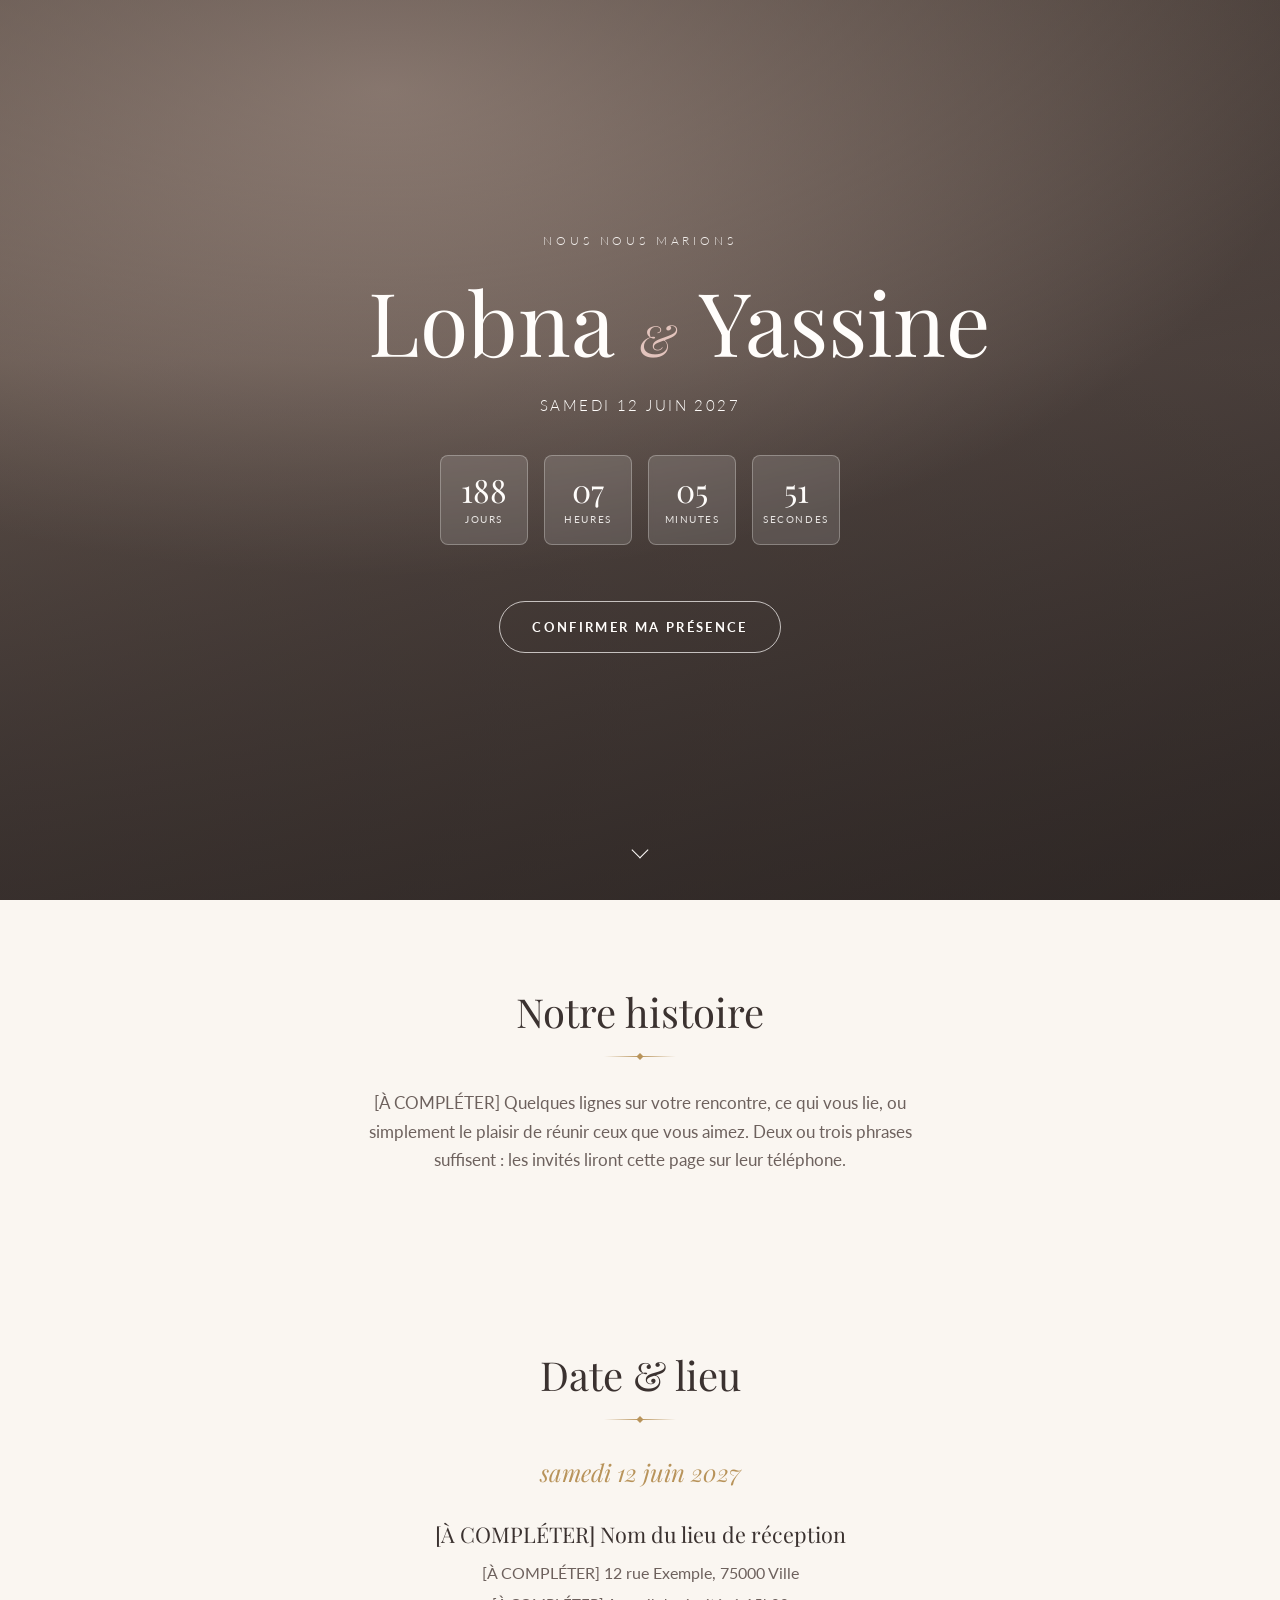
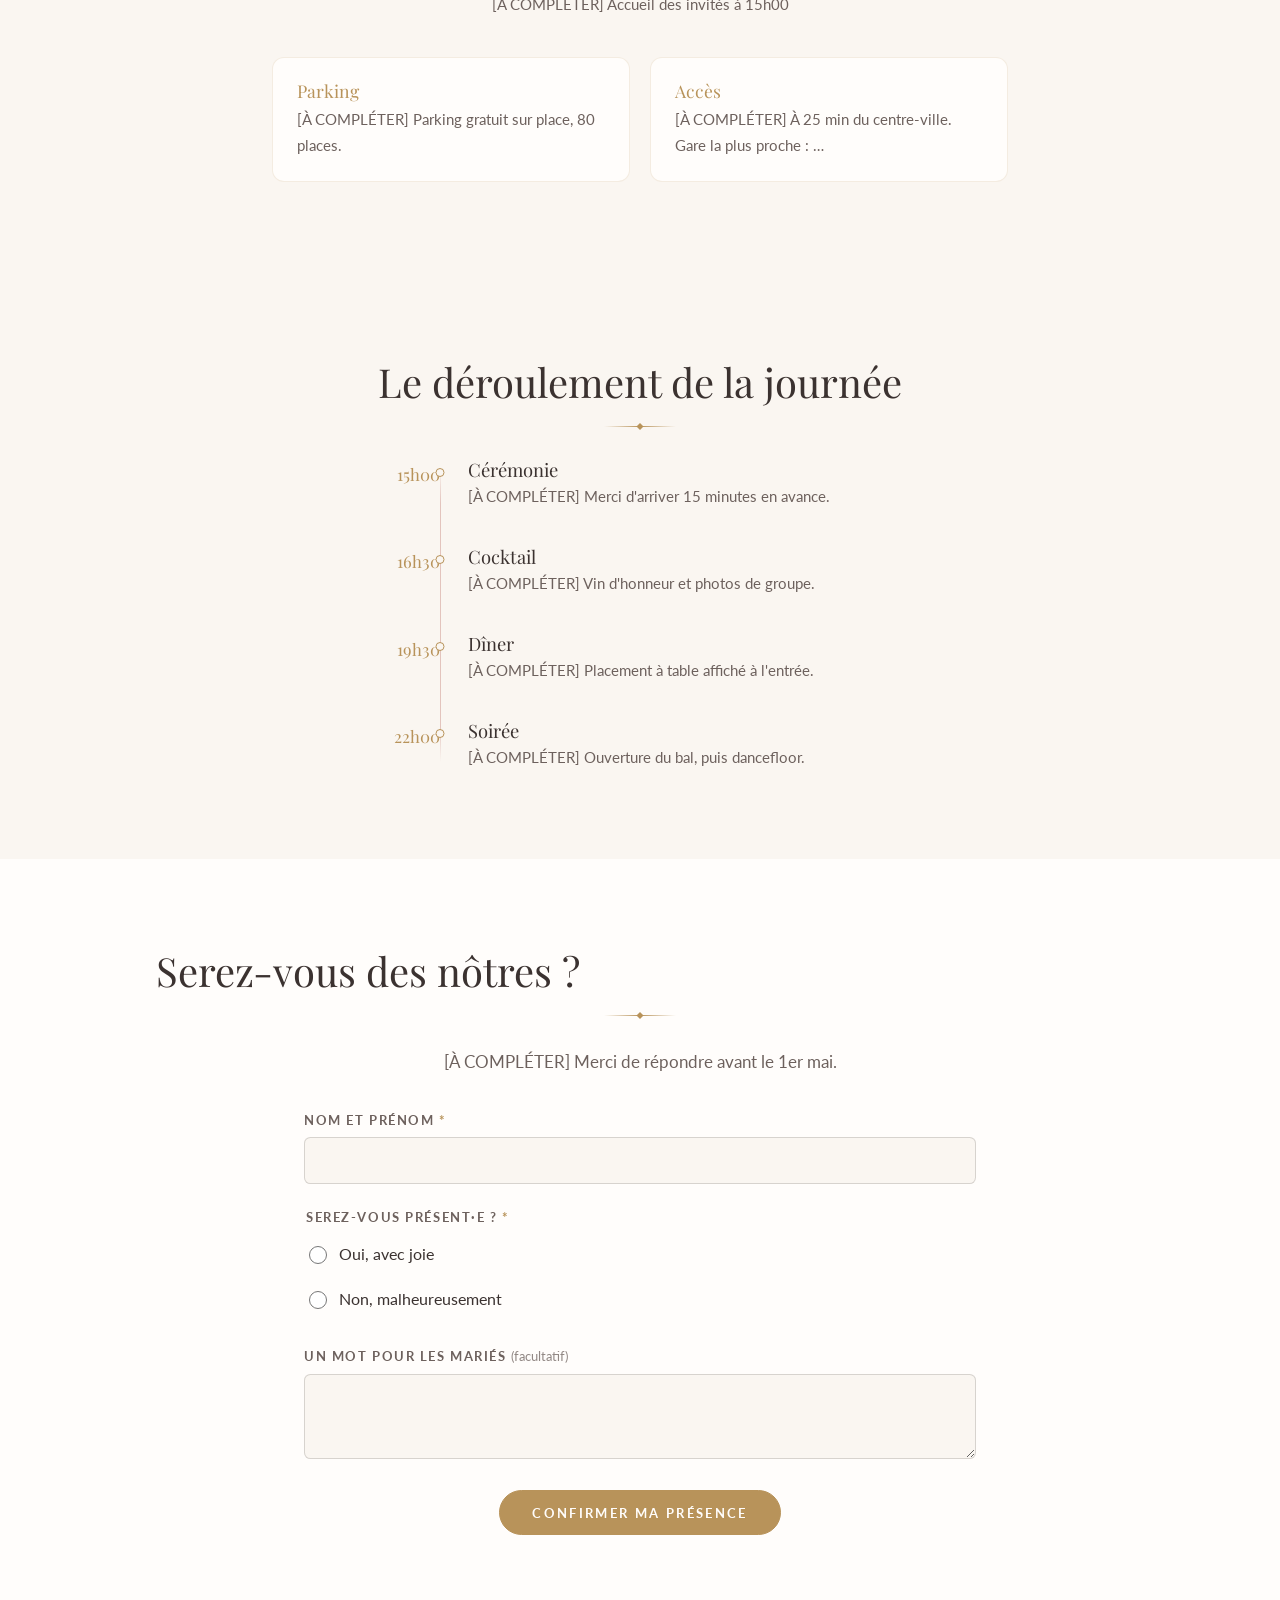
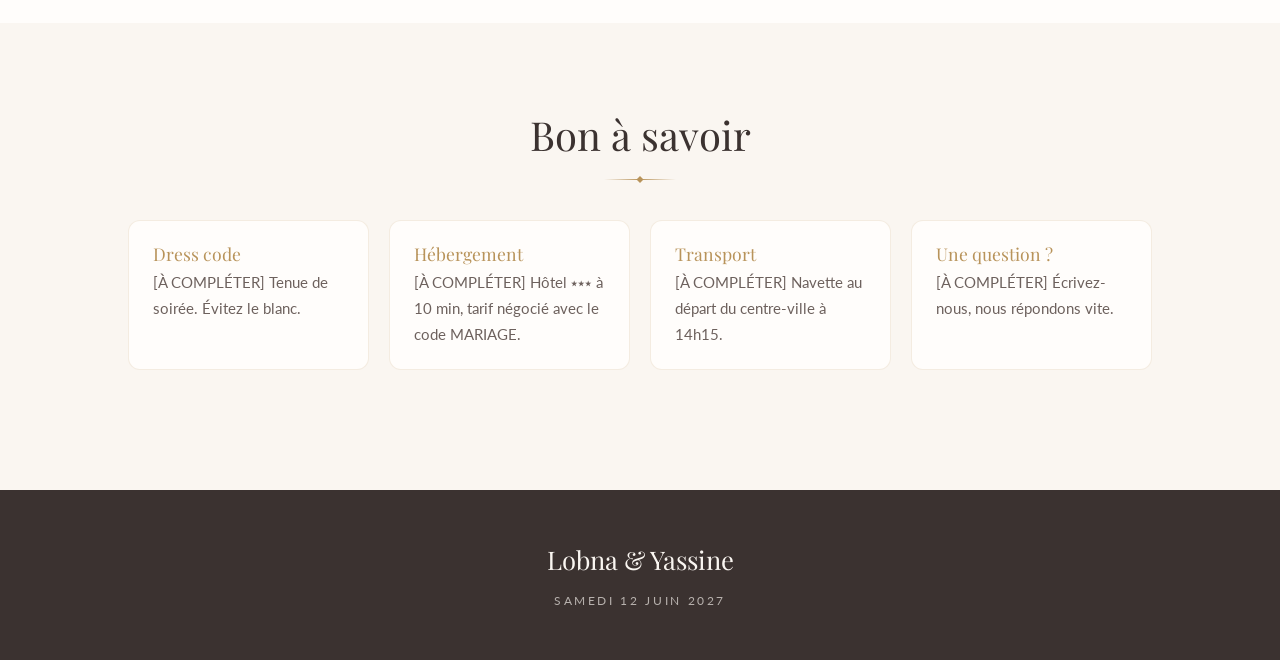
==== docs/mariage-lobna-yassine/index.html @ 2cc3abde "Site de mariage Lobna & Yassine : page unique, statique, mobile-first One-page en HTML/CSS/JS sans b" ====
<!DOCTYPE html>
<html lang="fr">
<head>
<meta charset="utf-8">
<meta name="viewport" content="width=device-width, initial-scale=1">
<title>Lobna &amp; Yassine — Notre mariage</title>
<meta name="description" content="Toutes les informations pratiques et la confirmation de présence pour le mariage de Lobna et Yassine.">
<!-- Page privée : envoyée par lien aux invités, elle n'a pas vocation à être trouvée dans Google. -->
<meta name="robots" content="noindex, nofollow">
<meta name="theme-color" content="#faf6f1">

<!-- Aperçu lors du partage du lien (WhatsApp, SMS, réseaux) -->
<meta property="og:type" content="website">
<meta property="og:title" content="Lobna &amp; Yassine — Notre mariage">
<meta property="og:description" content="Nous serions heureux de vous compter parmi nous. Confirmez votre présence ici.">
<meta property="og:image" content="images/couple.jpg">

<link rel="preconnect" href="https://fonts.googleapis.com">
<link rel="preconnect" href="https://fonts.gstatic.com" crossorigin>
<link href="https://fonts.googleapis.com/css2?family=Playfair+Display:ital,wght@0,400;0,500;0,600;1,400&family=Lato:wght@300;400;700&display=swap" rel="stylesheet">
<link rel="stylesheet" href="css/style.css">
</head>
<body>

<a class="saut-contenu" href="#contenu">Aller au contenu</a>

<!-- =====================================================================
     1. ACCUEIL
     ===================================================================== -->
<header class="hero" id="accueil">
  <div class="hero__fond" aria-hidden="true">
    <img id="hero-photo" alt="" decoding="async" fetchpriority="high" hidden>
  </div>
  <div class="hero__voile" aria-hidden="true"></div>

  <div class="hero__contenu">
    <p class="hero__sur-titre">Nous nous marions</p>
    <h1 class="hero__noms">
      <span id="prenom-a">Lobna</span>
      <span class="hero__esperluette" aria-hidden="true">&amp;</span>
      <span id="prenom-b">Yassine</span>
    </h1>
    <p class="hero__date" id="hero-date"></p>

    <div class="compte-a-rebours" id="compte-a-rebours" hidden>
      <div class="cr__bloc"><span class="cr__nombre" id="cr-jours">–</span><span class="cr__label">jours</span></div>
      <div class="cr__bloc"><span class="cr__nombre" id="cr-heures">–</span><span class="cr__label">heures</span></div>
      <div class="cr__bloc"><span class="cr__nombre" id="cr-minutes">–</span><span class="cr__label">minutes</span></div>
      <div class="cr__bloc"><span class="cr__nombre" id="cr-secondes">–</span><span class="cr__label">secondes</span></div>
    </div>
    <p class="compte-a-rebours__message" id="cr-message" hidden></p>

    <a class="bouton bouton--clair" href="#rsvp">Confirmer ma présence</a>
  </div>

  <a class="hero__fleche" href="#contenu" aria-label="Voir la suite"><span aria-hidden="true"></span></a>
</header>

<main id="contenu">

  <!-- ===================================================================
       2. NOTRE HISTOIRE
       =================================================================== -->
  <section class="section section--etroite anim" id="histoire" hidden>
    <h2 class="titre-section" id="histoire-titre">Notre histoire</h2>
    <div class="ornement" aria-hidden="true"></div>
    <p class="texte-doux" id="histoire-texte"></p>
  </section>

  <!-- ===================================================================
       3. DATE & LIEU
       =================================================================== -->
  <section class="section anim" id="lieu">
    <h2 class="titre-section">Date &amp; lieu</h2>
    <div class="ornement" aria-hidden="true"></div>

    <div class="lieu__resume">
      <p class="lieu__date" id="lieu-date"></p>
      <p class="lieu__nom" id="lieu-nom"></p>
      <p class="lieu__adresse" id="lieu-adresse"></p>
      <p class="lieu__heure" id="lieu-heure"></p>
      <a class="bouton" id="lieu-bouton-maps" href="#" target="_blank" rel="noopener" hidden>Ouvrir dans Maps</a>
    </div>

    <div class="carte" id="carte" hidden>
      <iframe id="carte-iframe" title="Carte du lieu de réception" loading="lazy"
              referrerpolicy="no-referrer-when-downgrade" allowfullscreen></iframe>
    </div>

    <div class="grille-infos" id="lieu-pratique">
      <article class="carte-info" id="bloc-parking" hidden>
        <h3>Parking</h3><p id="lieu-parking"></p>
      </article>
      <article class="carte-info" id="bloc-acces" hidden>
        <h3>Accès</h3><p id="lieu-acces"></p>
      </article>
    </div>
  </section>

  <!-- ===================================================================
       4. DÉROULEMENT DE LA JOURNÉE
       =================================================================== -->
  <section class="section anim" id="programme" hidden>
    <h2 class="titre-section">Le déroulement de la journée</h2>
    <div class="ornement" aria-hidden="true"></div>
    <ol class="timeline" id="timeline"></ol>
  </section>

  <!-- ===================================================================
       5. GALERIE
       =================================================================== -->
  <section class="section anim" id="galerie" hidden>
    <h2 class="titre-section">Quelques souvenirs</h2>
    <div class="ornement" aria-hidden="true"></div>
    <div class="galerie" id="galerie-grille"></div>
  </section>

  <!-- ===================================================================
       6. RSVP
       =================================================================== -->
  <section class="section section--etroite section--accent anim" id="rsvp">
    <h2 class="titre-section">Serez-vous des nôtres ?</h2>
    <div class="ornement" aria-hidden="true"></div>
    <p class="texte-doux" id="rsvp-limite"></p>

    <form class="formulaire" id="form-rsvp" novalidate>
      <!-- Piège à robots : invisible et jamais rempli par un humain. -->
      <div class="honeypot" aria-hidden="true">
        <label for="site">Ne pas remplir</label>
        <input type="text" id="site" name="site" tabindex="-1" autocomplete="off">
      </div>

      <div class="champ">
        <label for="nom">Nom et prénom <span class="requis" aria-hidden="true">*</span></label>
        <input type="text" id="nom" name="nom" autocomplete="name" required>
      </div>

      <fieldset class="champ champ--choix">
        <legend>Serez-vous présent·e ? <span class="requis" aria-hidden="true">*</span></legend>
        <div class="choix">
          <input type="radio" id="presence-oui" name="presence" value="Oui" required>
          <label for="presence-oui">Oui, avec joie</label>
        </div>
        <div class="choix">
          <input type="radio" id="presence-non" name="presence" value="Non">
          <label for="presence-non">Non, malheureusement</label>
        </div>
      </fieldset>

      <div class="champ" id="champ-personnes" hidden>
        <label for="personnes">Nombre de personnes (vous compris·e)</label>
        <input type="number" id="personnes" name="personnes" value="1" min="1" max="12" inputmode="numeric">
      </div>

      <div class="champ" id="champ-regime" hidden>
        <label for="regime">Préférences repas ou allergies</label>
        <textarea id="regime" name="regime" rows="2"
                  placeholder="Végétarien, sans gluten, allergie aux fruits à coque…"></textarea>
      </div>

      <div class="champ">
        <label for="message">Un mot pour les mariés <span class="facultatif">(facultatif)</span></label>
        <textarea id="message" name="message" rows="3"></textarea>
      </div>

      <button class="bouton bouton--plein" type="submit" id="rsvp-envoyer">Confirmer ma présence</button>

      <p class="form-etat" id="form-etat" role="status" aria-live="polite" hidden></p>
    </form>
  </section>

  <!-- ===================================================================
       7. INFOS PRATIQUES
       =================================================================== -->
  <section class="section anim" id="infos">
    <h2 class="titre-section">Bon à savoir</h2>
    <div class="ornement" aria-hidden="true"></div>
    <div class="grille-infos" id="grille-infos"></div>
    <p class="contacts" id="contacts"></p>
  </section>

</main>

<footer class="pied">
  <p class="pied__noms"><span id="pied-a">Lobna</span> &amp; <span id="pied-b">Yassine</span></p>
  <p class="pied__date" id="pied-date"></p>
</footer>

<!-- Visionneuse plein écran de la galerie -->
<div class="lightbox" id="lightbox" role="dialog" aria-modal="true" aria-label="Photo en grand" hidden>
  <button class="lightbox__fermer" id="lightbox-fermer" aria-label="Fermer">&times;</button>
  <button class="lightbox__nav lightbox__nav--prec" id="lightbox-prec" aria-label="Photo précédente">&#8249;</button>
  <img class="lightbox__image" id="lightbox-image" alt="">
  <button class="lightbox__nav lightbox__nav--suiv" id="lightbox-suiv" aria-label="Photo suivante">&#8250;</button>
</div>

<script src="js/config.js"></script>
<script src="js/main.js"></script>
</body>
</html>
---- docs/mariage-lobna-yassine/css/style.css ----
/* ==========================================================================
   Lobna & Yassine — feuille de style unique
   Écrite mobile-first : les règles de base visent le téléphone, les
   @media (min-width) élargissent ensuite pour tablette et ordinateur.
   Les couleurs viennent de config.js (js/main.js les injecte ici au
   chargement) ; les valeurs ci-dessous servent de repli.
   ========================================================================== */

:root {
  --creme: #faf6f1;
  --blush: #e3c4bd;
  --dore:  #b8935a;
  --encre: #3b3230;
  --sauge: #9aa892;

  --blanc: #fffdfb;
  --encre-doux: #6d615d;
  --ombre: 0 2px 18px rgba(59, 50, 48, .07);

  --serif: "Playfair Display", Georgia, "Times New Roman", serif;
  --sans: "Lato", -apple-system, BlinkMacSystemFont, "Segoe UI", Roboto, sans-serif;

  --marge: 1.5rem;
  --largeur: 68rem;
}

*, *::before, *::after { box-sizing: border-box; }

/* Un display: flex/grid posé par une classe l'emporte sur l'attribut hidden du
   navigateur : sans cette règle, la visionneuse et le compte à rebours
   restent visibles alors que le JS les a masqués. À garder en tête pour tout
   nouvel élément masqué par défaut. */
[hidden] { display: none !important; }

html { scroll-behavior: smooth; }

body {
  margin: 0;
  background: var(--creme);
  color: var(--encre);
  font-family: var(--sans);
  font-size: 1rem;          /* 16px : en dessous, iOS zoome sur les champs */
  font-weight: 400;
  line-height: 1.7;
  -webkit-font-smoothing: antialiased;
  overflow-x: hidden;       /* aucune barre horizontale, jamais */
}

img { max-width: 100%; display: block; }

h1, h2, h3 { font-family: var(--serif); font-weight: 400; line-height: 1.2; margin: 0; }

a { color: var(--dore); }

/* Lien d'évitement, visible seulement au clavier */
.saut-contenu {
  position: absolute; left: -9999px;
  background: var(--encre); color: var(--creme);
  padding: .75rem 1rem; z-index: 100; border-radius: 0 0 .5rem 0;
}
.saut-contenu:focus { left: 0; top: 0; }

/* Contour de focus visible partout : indispensable à la navigation clavier */
:focus-visible { outline: 2px solid var(--dore); outline-offset: 3px; }

/* ==========================================================================
   1. ACCUEIL
   ========================================================================== */

.hero {
  position: relative;
  min-height: 100svh;       /* svh : tient compte de la barre d'URL mobile */
  min-height: 100vh;
  display: flex;
  flex-direction: column;
  align-items: center;
  justify-content: center;
  text-align: center;
  padding: 4rem var(--marge) 5rem;
  overflow: hidden;
  color: var(--blanc);
}

/* Dégradé de repli : visible tant qu'aucune photo n'est déposée */
.hero__fond {
  position: absolute; inset: 0;
  background:
    radial-gradient(120% 90% at 30% 10%, #cbb3a6 0%, transparent 60%),
    linear-gradient(160deg, #8d7a6e 0%, #5c4f4a 55%, #3b3230 100%);
}
.hero__fond img { width: 100%; height: 100%; object-fit: cover; }

/* Voile sombre : sans lui, un texte clair sur photo devient illisible */
.hero__voile {
  position: absolute; inset: 0;
  background: linear-gradient(180deg, rgba(38,32,30,.45) 0%, rgba(38,32,30,.30) 40%, rgba(38,32,30,.62) 100%);
}

.hero__contenu { position: relative; max-width: 34rem; }

.hero__sur-titre {
  margin: 0 0 1rem;
  font-size: .75rem; letter-spacing: .32em; text-transform: uppercase;
  font-weight: 300; opacity: .9;
}

.hero__noms {
  font-size: clamp(2.75rem, 13vw, 5.5rem);
  margin: 0;
  display: flex; flex-direction: column; align-items: center;
}
.hero__esperluette {
  font-style: italic; color: var(--blush);
  font-size: .55em; line-height: 1; margin: .1em 0;
}

.hero__date {
  margin: 1.25rem 0 0;
  font-size: .95rem; letter-spacing: .16em; text-transform: uppercase; font-weight: 300;
}

.compte-a-rebours {
  display: flex; justify-content: center; gap: .5rem;
  margin: 2.25rem 0 2rem;
}
.cr__bloc {
  flex: 1 1 0; max-width: 5.5rem;
  padding: .75rem .25rem;
  background: rgba(255,253,251,.13);
  border: 1px solid rgba(255,253,251,.28);
  border-radius: .5rem;
  backdrop-filter: blur(3px);
}
.cr__nombre {
  display: block; font-family: var(--serif);
  font-size: clamp(1.4rem, 6vw, 2rem); line-height: 1.1;
  font-variant-numeric: tabular-nums;   /* les chiffres ne dansent pas */
}
.cr__label {
  display: block; font-size: .6rem; letter-spacing: .16em;
  text-transform: uppercase; opacity: .85; margin-top: .3rem;
}
.compte-a-rebours__message {
  font-family: var(--serif); font-size: 1.5rem; font-style: italic;
  margin: 2.25rem 0 2rem;
}

.hero__fleche {
  position: absolute; bottom: 1.75rem; left: 50%; transform: translateX(-50%);
  width: 44px; height: 44px;               /* cible tactile confortable */
  display: flex; align-items: center; justify-content: center;
}
.hero__fleche span {
  width: 12px; height: 12px;
  border-right: 1.5px solid var(--blanc); border-bottom: 1.5px solid var(--blanc);
  transform: rotate(45deg);
  animation: flottement 2.4s ease-in-out infinite;
}
@keyframes flottement {
  0%, 100% { transform: rotate(45deg) translate(0, 0); opacity: .6; }
  50%      { transform: rotate(45deg) translate(3px, 3px); opacity: 1; }
}

/* ==========================================================================
   2. STRUCTURE COMMUNE DES SECTIONS
   ========================================================================== */

.section {
  max-width: var(--largeur);
  margin: 0 auto;
  padding: 4rem var(--marge);
  text-align: center;
}
.section--etroite { max-width: 42rem; }
.section--accent { background: var(--blanc); max-width: none; }
.section--accent > * { max-width: 42rem; margin-left: auto; margin-right: auto; }

.titre-section {
  font-size: clamp(1.75rem, 6vw, 2.5rem);
  margin: 0;
}

/* Petit ornement doré sous chaque titre */
.ornement {
  width: 4.5rem; height: 1px;
  background: linear-gradient(90deg, transparent, var(--dore), transparent);
  margin: 1.25rem auto 2rem;
  position: relative;
}
.ornement::after {
  content: "";
  position: absolute; top: -2px; left: 50%; transform: translateX(-50%) rotate(45deg);
  width: 5px; height: 5px; background: var(--dore);
}

.texte-doux {
  color: var(--encre-doux);
  font-size: 1.05rem;
  margin: 0 auto;
  max-width: 38rem;
}

/* ==========================================================================
   3. DATE & LIEU
   ========================================================================== */

.lieu__date {
  font-family: var(--serif); font-size: 1.5rem; font-style: italic;
  margin: 0 0 1.5rem; color: var(--dore);
}
.lieu__nom { font-family: var(--serif); font-size: 1.35rem; margin: 0 0 .35rem; }
.lieu__adresse { margin: 0; color: var(--encre-doux); }
.lieu__heure { margin: .35rem 0 0; color: var(--encre-doux); font-size: .95rem; }

.carte {
  margin: 2.5rem auto 0;
  border-radius: .75rem; overflow: hidden;
  box-shadow: var(--ombre);
  line-height: 0;
}
.carte iframe { width: 100%; height: 20rem; border: 0; }

.grille-infos {
  display: grid; grid-template-columns: 1fr; gap: 1rem;
  margin-top: 2.5rem; text-align: left;
}
/* Le lieu n'a que deux encarts : leur imposer la grille à quatre colonnes
   des infos pratiques les réduirait à deux colonnes maigres, calées à gauche. */
#lieu-pratique { max-width: 46rem; margin-inline: auto; }

.carte-info {
  background: var(--blanc);
  border: 1px solid rgba(184,147,90,.16);
  border-radius: .75rem;
  padding: 1.35rem 1.5rem;
}
.carte-info h3 {
  font-size: 1.1rem; margin: 0 0 .4rem; color: var(--dore);
}
.carte-info p { margin: 0; color: var(--encre-doux); font-size: .95rem; }

/* ==========================================================================
   4. TIMELINE
   ========================================================================== */

.timeline {
  list-style: none;
  margin: 0 auto; padding: 0;
  max-width: 34rem; text-align: left;
  position: relative;
}
/* Le trait vertical qui relie les jalons */
.timeline::before {
  content: "";
  position: absolute; top: .6rem; bottom: .6rem; left: 4.5rem;
  width: 1px; background: linear-gradient(180deg, transparent, var(--blush) 12%, var(--blush) 88%, transparent);
}
.jalon {
  position: relative;
  display: grid;
  grid-template-columns: 4.5rem 1fr;
  gap: 0 1.75rem;
  padding-bottom: 2.25rem;
}
.jalon:last-child { padding-bottom: 0; }
.jalon__heure {
  font-family: var(--serif); font-size: 1.05rem; color: var(--dore);
  text-align: right; padding-top: .1rem;
  font-variant-numeric: tabular-nums;
}
/* La pastille posée sur le trait */
.jalon::before {
  content: "";
  position: absolute; left: 4.5rem; top: .55rem;
  width: 9px; height: 9px; border-radius: 50%;
  background: var(--creme); border: 1.5px solid var(--dore);
  transform: translateX(-50%);
}
.jalon__corps h3 { font-size: 1.15rem; margin: 0 0 .2rem; }
.jalon__corps p { margin: 0; color: var(--encre-doux); font-size: .95rem; }

/* ==========================================================================
   5. GALERIE
   ========================================================================== */

.galerie {
  display: grid;
  grid-template-columns: repeat(2, 1fr);
  gap: .6rem;
}
.galerie__vignette {
  margin: 0; padding: 0; border: 0;
  aspect-ratio: 1 / 1;
  overflow: hidden; border-radius: .5rem;
  background: linear-gradient(140deg, var(--blush), var(--sauge));
  cursor: zoom-in;
}
.galerie__vignette img {
  width: 100%; height: 100%; object-fit: cover;
  transition: transform .5s ease;
}
.galerie__vignette:hover img,
.galerie__vignette:focus-visible img { transform: scale(1.05); }

.lightbox {
  position: fixed; inset: 0; z-index: 50;
  background: rgba(30, 25, 24, .94);
  display: flex; align-items: center; justify-content: center;
  padding: 3.5rem 1rem;
}
.lightbox__image {
  max-width: 100%; max-height: 100%;
  object-fit: contain; border-radius: .25rem;
}
.lightbox__fermer, .lightbox__nav {
  position: absolute;
  background: none; border: 0; color: var(--blanc);
  cursor: pointer; line-height: 1;
  min-width: 44px; min-height: 44px;
}
.lightbox__fermer { top: .5rem; right: .75rem; font-size: 2.25rem; }
.lightbox__nav { top: 50%; transform: translateY(-50%); font-size: 3rem; padding: 0 .5rem; }
.lightbox__nav--prec { left: .25rem; }
.lightbox__nav--suiv { right: .25rem; }

/* ==========================================================================
   6. FORMULAIRE RSVP
   ========================================================================== */

.formulaire { margin-top: 2rem; text-align: left; }

.champ { margin-bottom: 1.35rem; }
.champ label, .champ legend {
  display: block; margin-bottom: .4rem;
  font-size: .82rem; letter-spacing: .12em; text-transform: uppercase;
  color: var(--encre-doux); font-weight: 700;
}
.requis { color: var(--dore); }
.facultatif { text-transform: none; letter-spacing: 0; font-weight: 400; opacity: .75; }

.champ input[type="text"],
.champ input[type="number"],
.champ textarea {
  width: 100%;
  padding: .8rem .9rem;
  font-family: inherit;
  font-size: 1rem;                 /* 16px : empêche le zoom iOS */
  color: var(--encre);
  background: var(--creme);
  border: 1px solid rgba(59,50,48,.18);
  border-radius: .4rem;
  transition: border-color .2s;
}
.champ input:focus, .champ textarea:focus { border-color: var(--dore); }
.champ textarea { resize: vertical; }

.champ--choix { border: 0; margin: 0 0 1.35rem; padding: 0; }
.choix { display: flex; align-items: center; gap: .6rem; margin-bottom: .4rem; }
.choix input { width: 1.1rem; height: 1.1rem; accent-color: var(--dore); flex: none; }
.choix label {
  margin: 0; text-transform: none; letter-spacing: 0;
  font-weight: 400; font-size: 1rem; color: var(--encre);
  padding: .35rem 0;               /* agrandit la zone cliquable */
}

.champ--erreur input, .champ--erreur textarea { border-color: #b4524a; }

.honeypot { position: absolute; left: -9999px; width: 1px; height: 1px; overflow: hidden; }

.form-etat {
  margin: 1.25rem 0 0; padding: .9rem 1rem;
  border-radius: .4rem; font-size: .95rem;
}
.form-etat--ok    { background: rgba(154,168,146,.18); border: 1px solid var(--sauge); }
.form-etat--erreur{ background: rgba(180,82,74,.10);  border: 1px solid #b4524a; }

/* ==========================================================================
   7. BOUTONS, INFOS, PIED
   ========================================================================== */

.bouton {
  display: inline-block;
  margin-top: 1.5rem;
  padding: .85rem 2rem;
  min-height: 44px;
  font-family: var(--sans); font-size: .82rem;
  letter-spacing: .18em; text-transform: uppercase; font-weight: 700;
  text-decoration: none;
  color: var(--encre);
  border: 1px solid var(--dore);
  border-radius: 2rem;
  background: transparent;
  cursor: pointer;
  transition: background-color .25s, color .25s;
}
.bouton:hover { background: var(--dore); color: var(--blanc); }
.bouton--clair { color: var(--blanc); border-color: rgba(255,253,251,.7); }
.bouton--clair:hover { background: var(--blanc); color: var(--encre); }
.bouton--plein {
  width: 100%; background: var(--dore); color: var(--blanc); border-color: var(--dore);
}
.bouton--plein:hover { background: var(--encre); border-color: var(--encre); }
.bouton[disabled] { opacity: .55; cursor: progress; }

.contacts { margin-top: 2rem; color: var(--encre-doux); font-size: .95rem; }
.contacts a { margin: 0 .5rem; white-space: nowrap; }

.pied {
  background: var(--encre); color: var(--creme);
  text-align: center; padding: 3rem var(--marge);
}
.pied__noms { font-family: var(--serif); font-size: 1.6rem; margin: 0; }
.pied__date {
  margin: .6rem 0 0; font-size: .75rem;
  letter-spacing: .22em; text-transform: uppercase; opacity: .65;
}

/* ==========================================================================
   8. APPARITION AU SCROLL
   ========================================================================== */

.anim { opacity: 0; transform: translateY(18px); transition: opacity .8s ease, transform .8s ease; }
.anim--visible { opacity: 1; transform: none; }

/* ==========================================================================
   9. ÉLARGISSEMENT TABLETTE / ORDINATEUR
   ========================================================================== */

@media (min-width: 40rem) {
  .section { padding: 5.5rem 2rem; }
  .hero__noms { flex-direction: row; gap: 1.5rem; align-items: baseline; }
  .hero__esperluette { font-size: .5em; margin: 0; }
  .compte-a-rebours { gap: 1rem; }
  .cr__bloc { padding: 1rem .5rem; }
  .galerie { grid-template-columns: repeat(3, 1fr); gap: .8rem; }
  .grille-infos { grid-template-columns: repeat(2, 1fr); gap: 1.25rem; }
  .carte iframe { height: 24rem; }
  .bouton--plein { width: auto; min-width: 16rem; display: block; margin-inline: auto; }
}

@media (min-width: 64rem) {
  .section { padding: 5.5rem 2rem; }
  .grille-infos { grid-template-columns: repeat(4, 1fr); }
  #lieu-pratique { grid-template-columns: repeat(2, 1fr); }
  .carte iframe { height: 28rem; }
}

/* ==========================================================================
   10. MOUVEMENT RÉDUIT
   Pour qui a demandé moins d'animations dans son système : tout est visible
   d'emblée, plus rien ne bouge. Le contenu prime sur l'effet.
   ========================================================================== */

@media (prefers-reduced-motion: reduce) {
  html { scroll-behavior: auto; }
  *, *::before, *::after {
    animation-duration: .001ms !important;
    animation-iteration-count: 1 !important;
    transition-duration: .001ms !important;
  }
  .anim { opacity: 1; transform: none; }
}

/* ==========================================================================
   11. IMPRESSION — certains invités impriment la page pour l'adresse
   ========================================================================== */

@media print {
  .hero { min-height: auto; color: var(--encre); page-break-after: avoid; }
  .hero__voile, .hero__fond, .hero__fleche, .compte-a-rebours,
  .bouton, .carte, .galerie, #rsvp { display: none !important; }
  .anim { opacity: 1; transform: none; }
  body { background: #fff; }
}
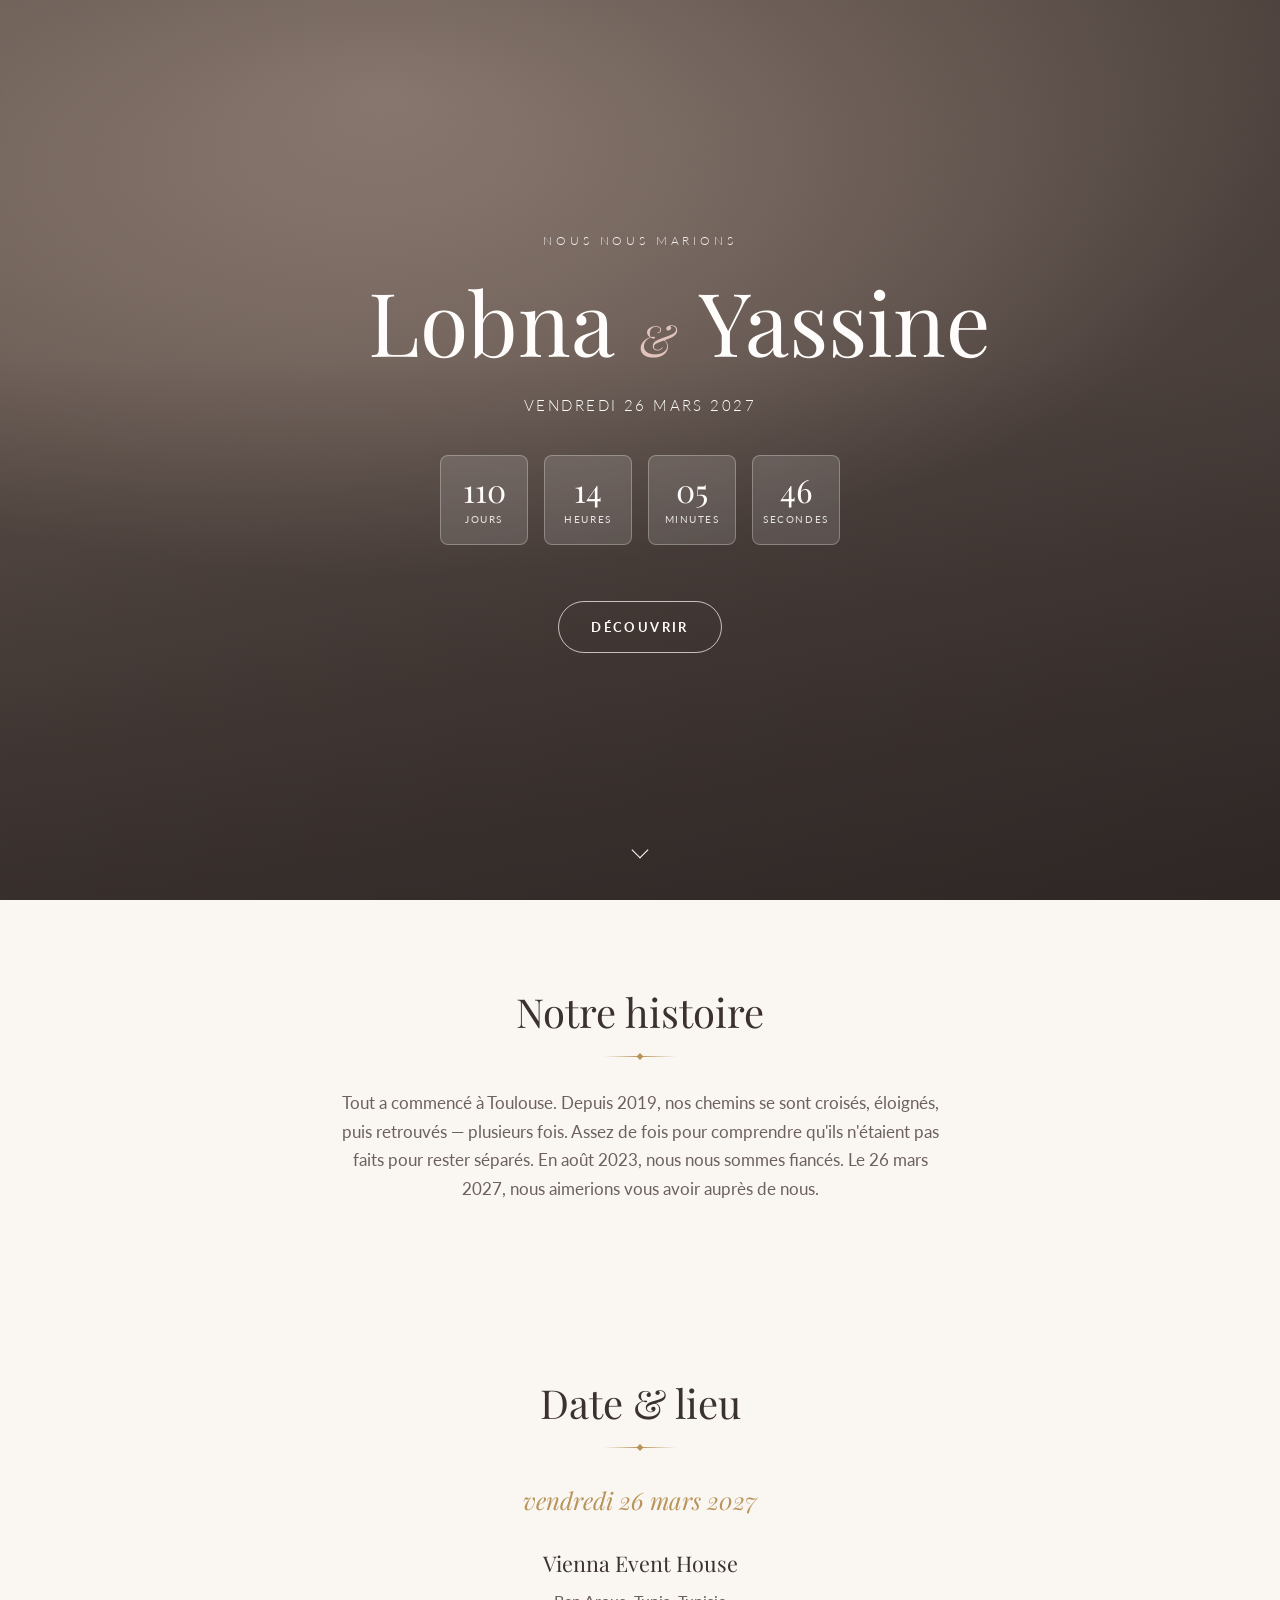
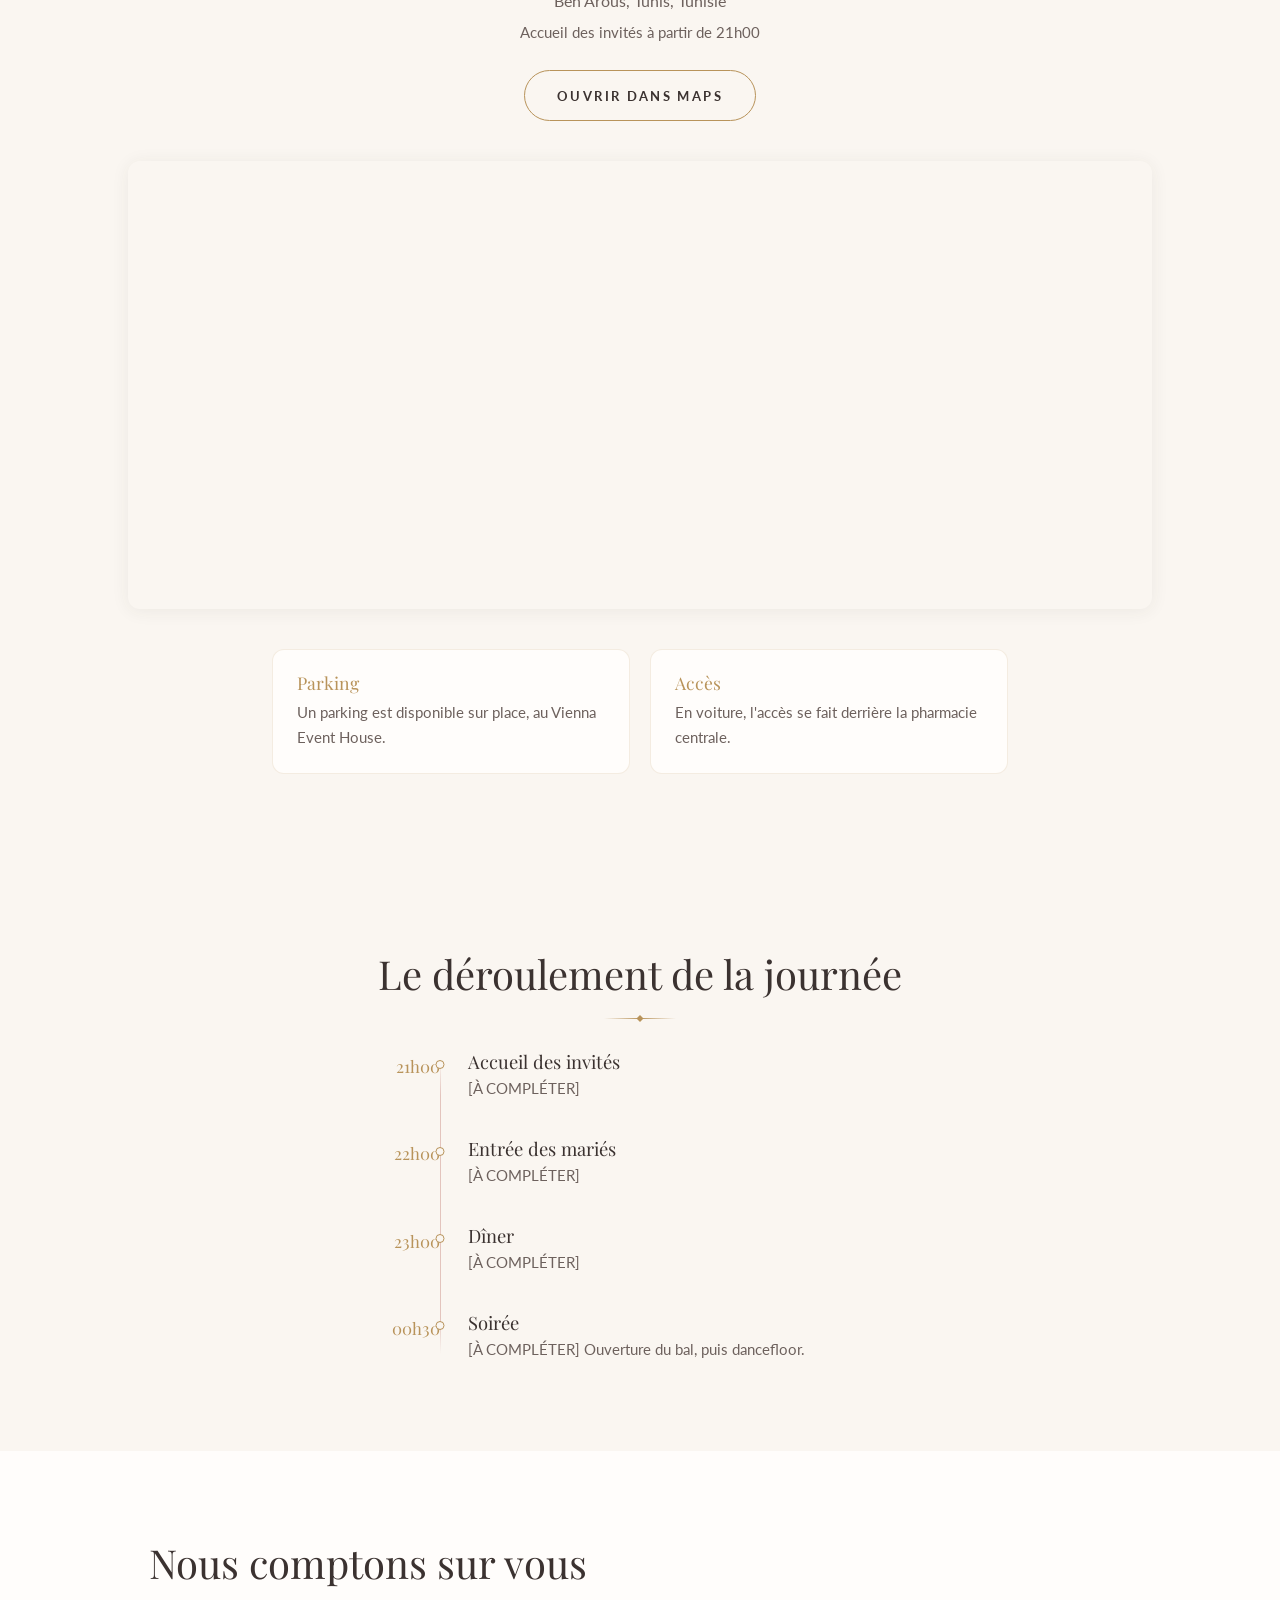
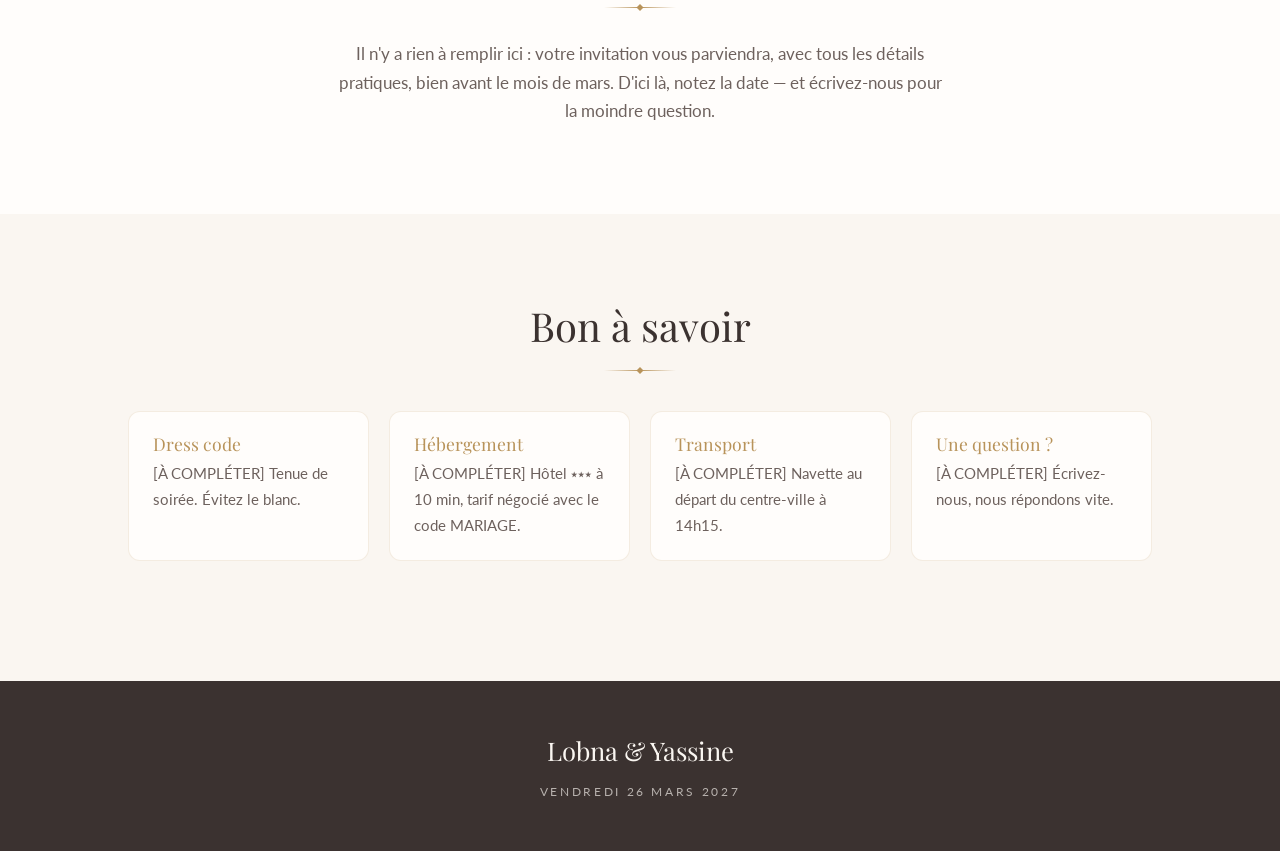
==== commit e4f2187e: "Donne une icône aux pages : deux anneaux entrelacés L'onglet affichait le globe gris par défaut. Deu" ====
--- a/docs/mariage-lobna-yassine/index.html
+++ b/docs/mariage-lobna-yassine/index.html
@@ -9,6 +9,11 @@
 <meta name="robots" content="noindex, nofollow">
 <meta name="theme-color" content="#faf6f1">
 
+<!-- Icône de l'onglet : deux anneaux entrelacés. -->
+<link rel="icon" href="images/favicon.svg" type="image/svg+xml">
+<link rel="icon" href="images/favicon-32.png" sizes="32x32">
+<link rel="apple-touch-icon" href="images/apple-touch-icon.png">
+
 <!-- Aperçu lors du partage du lien (WhatsApp, SMS, réseaux) -->
 <meta property="og:type" content="website">
 <meta property="og:title" content="Lobna &amp; Yassine — Notre mariage">
@@ -34,13 +39,14 @@
   <div class="hero__voile" aria-hidden="true"></div>
 
   <div class="hero__contenu">
-    <p class="hero__sur-titre">Nous nous marions</p>
+    <p class="hero__sur-titre" id="hero-sur-titre">Nous nous marions</p>
     <h1 class="hero__noms">
       <span id="prenom-a">Lobna</span>
       <span class="hero__esperluette" aria-hidden="true">&amp;</span>
       <span id="prenom-b">Yassine</span>
     </h1>
     <p class="hero__date" id="hero-date"></p>
+    <p class="hero__note" id="hero-date-note" hidden></p>
 
     <div class="compte-a-rebours" id="compte-a-rebours" hidden>
       <div class="cr__bloc"><span class="cr__nombre" id="cr-jours">–</span><span class="cr__label">jours</span></div>
@@ -50,7 +56,7 @@
     </div>
     <p class="compte-a-rebours__message" id="cr-message" hidden></p>
 
-    <a class="bouton bouton--clair" href="#rsvp">Confirmer ma présence</a>
+    <a class="bouton bouton--clair" id="hero-bouton" href="#rsvp">Confirmer ma présence</a>
   </div>
 
   <a class="hero__fleche" href="#contenu" aria-label="Voir la suite"><span aria-hidden="true"></span></a>
@@ -76,6 +82,7 @@
 
     <div class="lieu__resume">
       <p class="lieu__date" id="lieu-date"></p>
+      <p class="lieu__note" id="lieu-date-note" hidden></p>
       <p class="lieu__nom" id="lieu-nom"></p>
       <p class="lieu__adresse" id="lieu-adresse"></p>
       <p class="lieu__heure" id="lieu-heure"></p>
@@ -119,8 +126,13 @@
        6. RSVP
        =================================================================== -->
   <section class="section section--etroite section--accent anim" id="rsvp">
-    <h2 class="titre-section">Serez-vous des nôtres ?</h2>
-    <div class="ornement" aria-hidden="true"></div>
+    <h2 class="titre-section" id="rsvp-titre">Serez-vous des nôtres ?</h2>
+    <div class="ornement" aria-hidden="true"></div>
+
+    <!-- Affiché à la place du formulaire quand aucune réponse n'est attendue
+         (config : rsvp.actif = false). -->
+    <p class="texte-doux" id="rsvp-message" hidden></p>
+
     <p class="texte-doux" id="rsvp-limite"></p>
 
     <form class="formulaire" id="form-rsvp" novalidate>
@@ -131,8 +143,13 @@
       </div>
 
       <div class="champ">
-        <label for="nom">Nom et prénom <span class="requis" aria-hidden="true">*</span></label>
-        <input type="text" id="nom" name="nom" autocomplete="name" required>
+        <label for="prenom">Prénom <span class="requis" aria-hidden="true">*</span></label>
+        <input type="text" id="prenom" name="prenom" autocomplete="given-name" required>
+      </div>
+
+      <div class="champ">
+        <label for="nom">Nom <span class="requis" aria-hidden="true">*</span></label>
+        <input type="text" id="nom" name="nom" autocomplete="family-name" required>
       </div>
 
       <fieldset class="champ champ--choix">
@@ -147,13 +164,15 @@
         </div>
       </fieldset>
 
-      <div class="champ" id="champ-personnes" hidden>
-        <label for="personnes">Nombre de personnes (vous compris·e)</label>
-        <input type="number" id="personnes" name="personnes" value="1" min="1" max="12" inputmode="numeric">
+      <div class="champ" id="champ-accompagnants" hidden>
+        <label for="accompagnants">Personnes vous accompagnant</label>
+        <input type="number" id="accompagnants" name="accompagnants"
+               value="0" min="0" max="10" inputmode="numeric">
+        <p class="champ__aide">Sans vous compter : 0 si vous venez seul·e.</p>
       </div>
 
       <div class="champ" id="champ-regime" hidden>
-        <label for="regime">Préférences repas ou allergies</label>
+        <label for="regime">Préférences repas ou allergies <span class="facultatif">(facultatif)</span></label>
         <textarea id="regime" name="regime" rows="2"
                   placeholder="Végétarien, sans gluten, allergie aux fruits à coque…"></textarea>
       </div>
@@ -167,6 +186,8 @@
 
       <p class="form-etat" id="form-etat" role="status" aria-live="polite" hidden></p>
     </form>
+
+    <p class="rsvp__note" id="rsvp-note" hidden></p>
   </section>
 
   <!-- ===================================================================
--- a/docs/mariage-lobna-yassine/css/style.css
+++ b/docs/mariage-lobna-yassine/css/style.css
@@ -119,6 +119,13 @@
   font-size: .95rem; letter-spacing: .16em; text-transform: uppercase; font-weight: 300;
 }
 
+/* Mention « date à confirmer » : lisible, jamais criarde. */
+.hero__note {
+  margin: .5rem 0 0;
+  font-size: .82rem; font-style: italic; letter-spacing: .04em;
+  color: rgba(255,253,251,.82);
+}
+
 .compte-a-rebours {
   display: flex; justify-content: center; gap: .5rem;
   margin: 2.25rem 0 2rem;
@@ -212,6 +219,12 @@
 .lieu__adresse { margin: 0; color: var(--encre-doux); }
 .lieu__heure { margin: .35rem 0 0; color: var(--encre-doux); font-size: .95rem; }
 
+/* Se loge sous la date, dont la marge basse fournit déjà l'espacement. */
+.lieu__note {
+  margin: -1.1rem 0 1.5rem;
+  font-size: .88rem; font-style: italic; color: var(--encre-doux);
+}
+
 .carte {
   margin: 2.5rem auto 0;
   border-radius: .75rem; overflow: hidden;
@@ -237,6 +250,15 @@
 .carte-info h3 {
   font-size: 1.1rem; margin: 0 0 .4rem; color: var(--dore);
 }
+
+/* Lien au pied d'une carte-info (itinéraire, réservation…). */
+.carte-info__lien {
+  display: inline-block; margin-top: .7rem;
+  font-size: .85rem; letter-spacing: .06em;
+  color: var(--dore); text-decoration: none;
+  border-bottom: 1px solid currentColor; padding-bottom: 2px;
+}
+.carte-info__lien:hover, .carte-info__lien:focus-visible { color: var(--encre); }
 .carte-info p { margin: 0; color: var(--encre-doux); font-size: .95rem; }
 
 /* ==========================================================================
@@ -352,6 +374,19 @@
   transition: border-color .2s;
 }
 .champ input:focus, .champ textarea:focus { border-color: var(--dore); }
+
+/* Précision sous un champ : minuscule, jamais en majuscules comme le label. */
+.champ__aide {
+  margin: .4rem 0 0;
+  font-size: .85rem; color: var(--encre-doux);
+  text-transform: none; letter-spacing: 0; font-weight: 400;
+}
+
+/* Rappel placé après le formulaire (ex. « ceci ne concerne que la mairie »). */
+.rsvp__note {
+  margin: 1.75rem auto 0; max-width: 34rem;
+  font-size: .88rem; font-style: italic; color: var(--encre-doux);
+}
 .champ textarea { resize: vertical; }
 
 .champ--choix { border: 0; margin: 0 0 1.35rem; padding: 0; }
